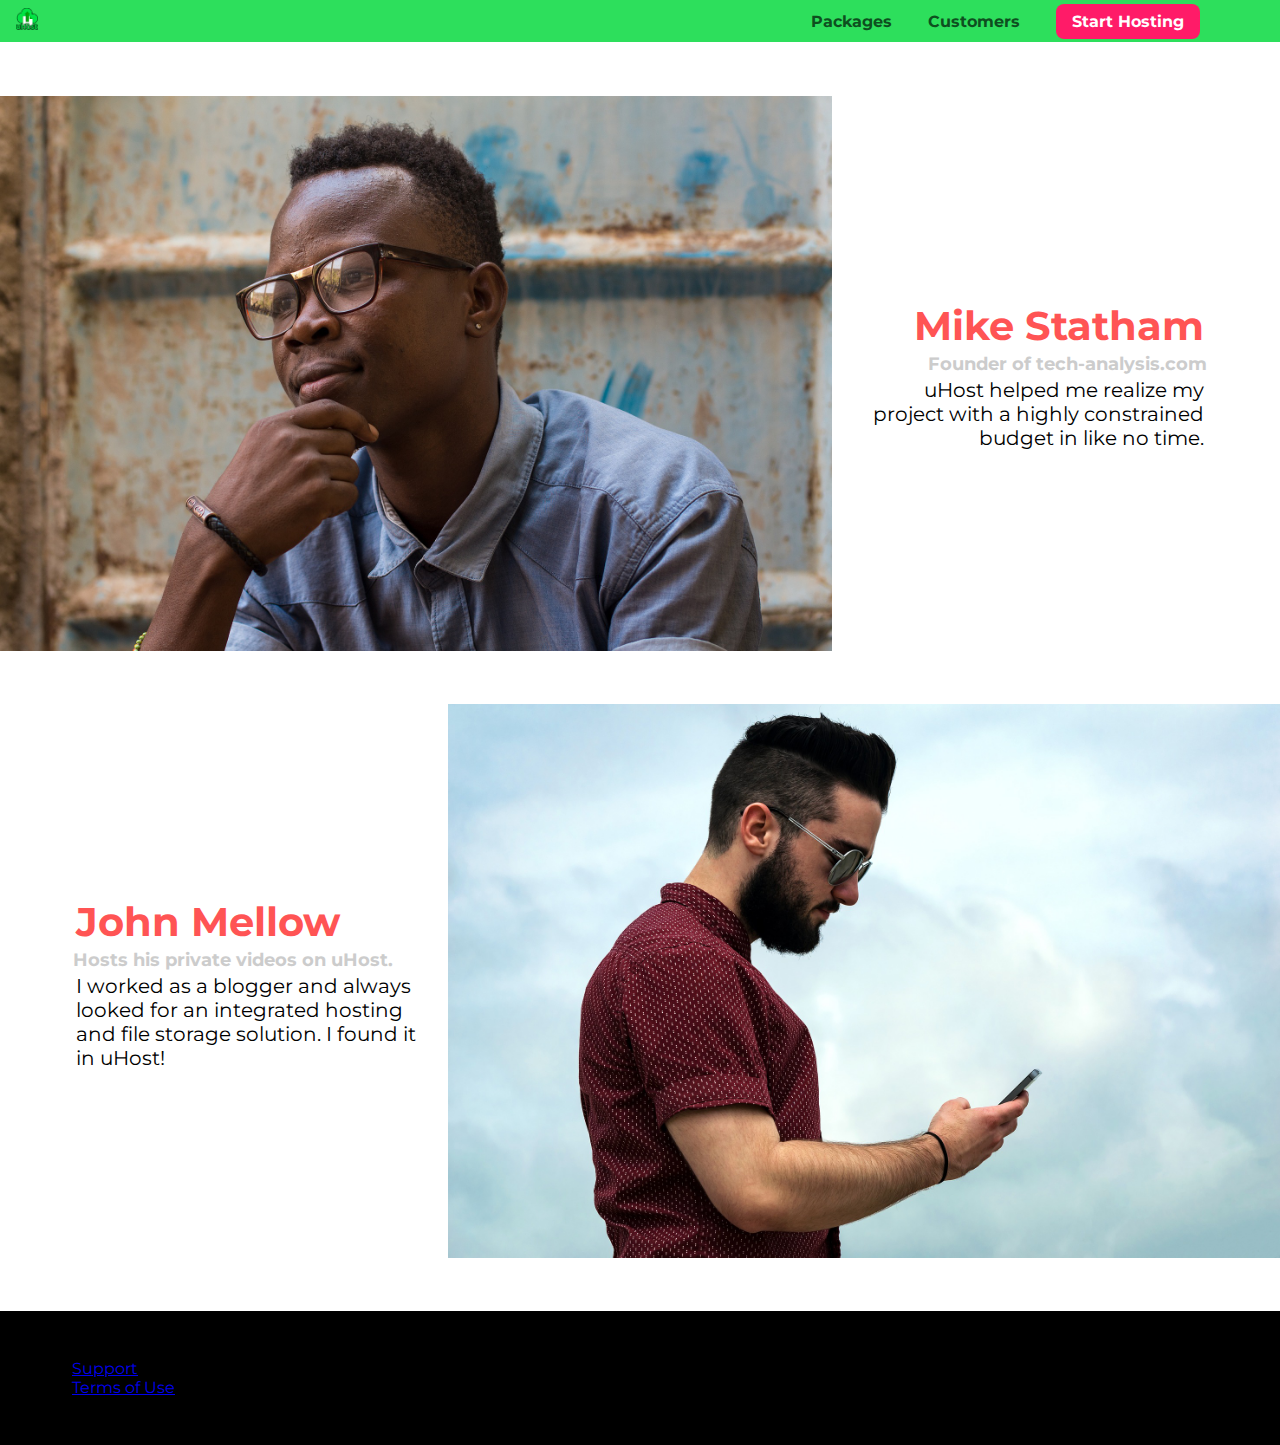
==== customers/index.html @ 9f8e7cd2 "customer page added" ====
<!DOCTYPE html>
<html lang="en">

<head>
    <meta charset="UTF-8">
    <meta name="viewport" content="width=device-width, initial-scale=1.0">
    <meta http-equiv="X-UA-Compatible" content="ie=edge">
    <title>uHost Customers</title>
    <link rel="shortcut icon" href="../favicon.png">
    <link href="https://fonts.googleapis.com/css?family=Anton|Montserrat:400,700" rel="stylesheet">
    <link rel="stylesheet" href="../shared.css">
    <link rel="stylesheet" href="customers.css">
</head>

<body>
    <header class="main-header">
        <div>
            <a href="../index.html" class="main-header__brand">
                <img src="../images/uhost-icon.png" alt="uHost - Your favorite hosting company">
            </a>
        </div>
        <nav class="main-nav">
            <ul class="main-nav__items">
                <li class="main-nav__item">
                    <a href="../packages/index.html">Packages</a>
                </li>
                <li class="main-nav__item">
                    <a href="index.html">Customers</a>
                </li>
                <li class="main-nav__item main-nav__item--cta">
                    <a href="start-hosting/index.html">Start Hosting</a>
                </li>
            </ul>
        </nav>
    </header>
    <main>
        <div>
            <div class="testimonial" id="customer-1">
                <div class="testimonial__image-container">
                    <img src="../images/customer-1.jpg" alt="Mike Statham - Customer" class="testimonial__image">
                </div>
                <div class="testimonial__info">
                    <h1 class="testimonial__name">Mike Statham</h1>
                    <h2 class="testimonial__subtitle">Founder of
                        <a href="tech-analysis.com">tech-analysis.com</a>
                    </h2>
                    <p class="testimonial__text">uHost helped me realize my project with a highly constrained budget in like no time.</p>
                </div>
            </div>
            <div class="testimonial" id="customer-2">

                <div class="testimonial__info">
                    <h1 class="testimonial__name">John Mellow</h1>
                    <h2 class="testimonial__subtitle">Hosts his private videos on uHost.
                    </h2>
                    <p class="testimonial__text">I worked as a blogger and always looked for an integrated hosting and file storage solution. I found
                        it in uHost!
                    </p>
                </div>
                <div class="testimonial__image-container">
                    <img src="../images/customer-2.jpg" alt="John Mellow - Customer" class="testimonial__image">
                </div>
            </div>
        </div>
    </main>
    <footer class="main-footer">
        <nav>
            <ul>
                <li>
                    <a href="#">Support</a>
                </li>
                <li>
                    <a href="#">Terms of Use</a>
                </li>
            </ul>
        </nav>
    </footer>
</body>

</html>
---- shared.css ----
* {
    box-sizing: border-box;
}

body {
    font-family: 'Montserrat', sans-serif;
    margin: 0;
}

.main-header {
    width: 100%;
    position: fixed;
    top: 0;
    left: 0;
    background: #2ddf5c;
    padding: 8px 16px;
    z-index: 1;
}

.main-header > div {
    display: inline-block;
    vertical-align: middle;
}

.main-header__brand {
    color: #0e4f1f;
    text-decoration: none;
    font-weight: bold;
    font-size: 22px;
    height: 22px;
    /* width: 20px; */
    display: inline-block;
}

.main-header__brand img {
    height: 100%;
    /* width: 100%; */
}

.main-nav {
    display: inline-block;
    text-align: right;
    width: calc(100% - 74px);
    vertical-align: middle;
}

.main-nav__items {
    margin: 0;
    padding: 0;
    list-style: none;
}

.main-nav__item {
    display: inline-block;
    margin: 0 16px;
}

.main-nav__item a {
    text-decoration: none;
    color: #0e4f1f;
    font-weight: bold;
    padding: 3px 0;
}

.main-nav__item a:hover,
.main-nav__item a:active {
    color: white;
    border-bottom: 5px solid white;
}

.main-nav__item--cta a {
    color: white;
    background: #ff1b68;
    padding: 8px 16px;
    border-radius: 8px;
}

.main-nav__item--cta a:hover,
.main-nav__item--cta a:active {
    color: #ff1b68;
    background: white;
    border: none;
}

.main-footer {
    background: black;
    padding: 32px;
    margin-top: 48px;
}

.main-footer__links {
    list-style: none;
    margin: 0;
    padding: 0;
    text-align: center;
}

.main-footer__link {
    display: inline-block;
    margin: 0 16px;
}

.main-footer__link a {
    color: white;
    text-decoration: none;
}

.main-footer__link a:hover,
.main-footer__link a:active {
    color: #ccc;
}

.button {
    background: #0e4f1f;
    color: white;
    font: inherit;
    border: 1.5px solid #0e4f1f;
    padding: 8px;
    border-radius: 8px;
    font-weight: bold;
    cursor: pointer;
}

.button:hover,
.button:active {
    background: white;
    color: #0e4f1f;
}

.button:focus {
    outline: none;
}
---- customers/customers.css ----
.testimonial {
    font-size: 20px;
    margin: 48px 0;
  }
  
  .testimonial__list {
    width: 80%;
    margin: auto;
  }
  
  .testimonial:first-of-type {
    margin-top: 96px;
  }

  .testimonial__image-container {
width: 65%;
display: inline-block;
vertical-align: middle;
  }
  
  .testimonial__image {
width: 100%;
  }

  .testimonial__info {
    text-align: right;
    padding: 14px;
    display: inline-block;
    vertical-align: middle;
    width: 30%;
  }
  
  #customer-2.testimonial {
    text-align: right;
  }
  
  #customer-2 .testimonial__info {
    text-align: left;
  }
  
  .testimonial__name {
    margin: 3px;
    color: #ff5454;
  }
  
  .testimonial__subtitle {
    margin: 0;
    font-size: 18px;
    color: #ccc;
  }
  
  .testimonial__subtitle a {
    color: inherit;
    text-decoration: none;
  }
  
  .testimonial__subtitle a:hover,
  .testimonial__subtitle a:active {
    color: #7a7a7a;
  }
  
  .testimonial__text {
    margin: 3px;
  }
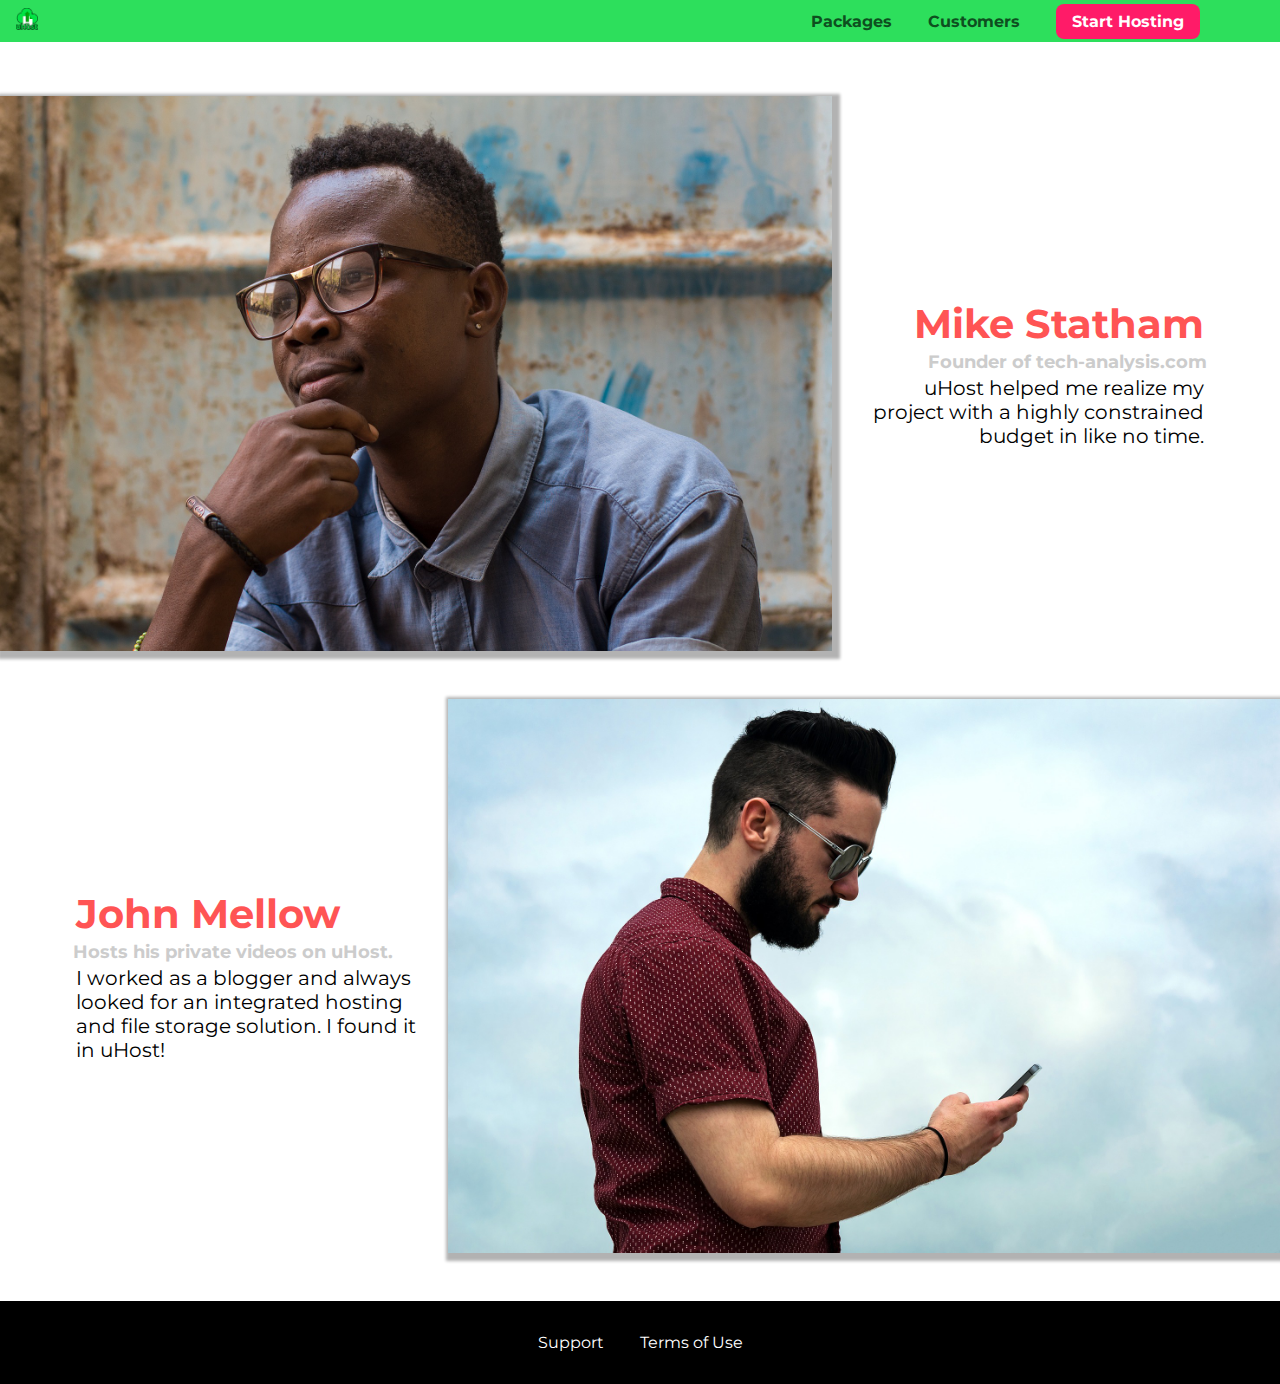
==== commit 58a3ca79: "svg added main page" ====
--- a/customers/index.html
+++ b/customers/index.html
@@ -65,11 +65,11 @@
     </main>
     <footer class="main-footer">
         <nav>
-            <ul>
-                <li>
+            <ul class="main-footer__links">
+                <li class="main-footer__link">
                     <a href="#">Support</a>
                 </li>
-                <li>
+                <li class="main-footer__link">
                     <a href="#">Terms of Use</a>
                 </li>
             </ul>
--- a/customers/customers.css
+++ b/customers/customers.css
@@ -16,10 +16,12 @@
 width: 65%;
 display: inline-block;
 vertical-align: middle;
+box-shadow: 3px 3px 3px 5px rgba(0,0,0,0.3);
   }
   
   .testimonial__image {
 width: 100%;
+vertical-align: top;
   }
 
   .testimonial__info {
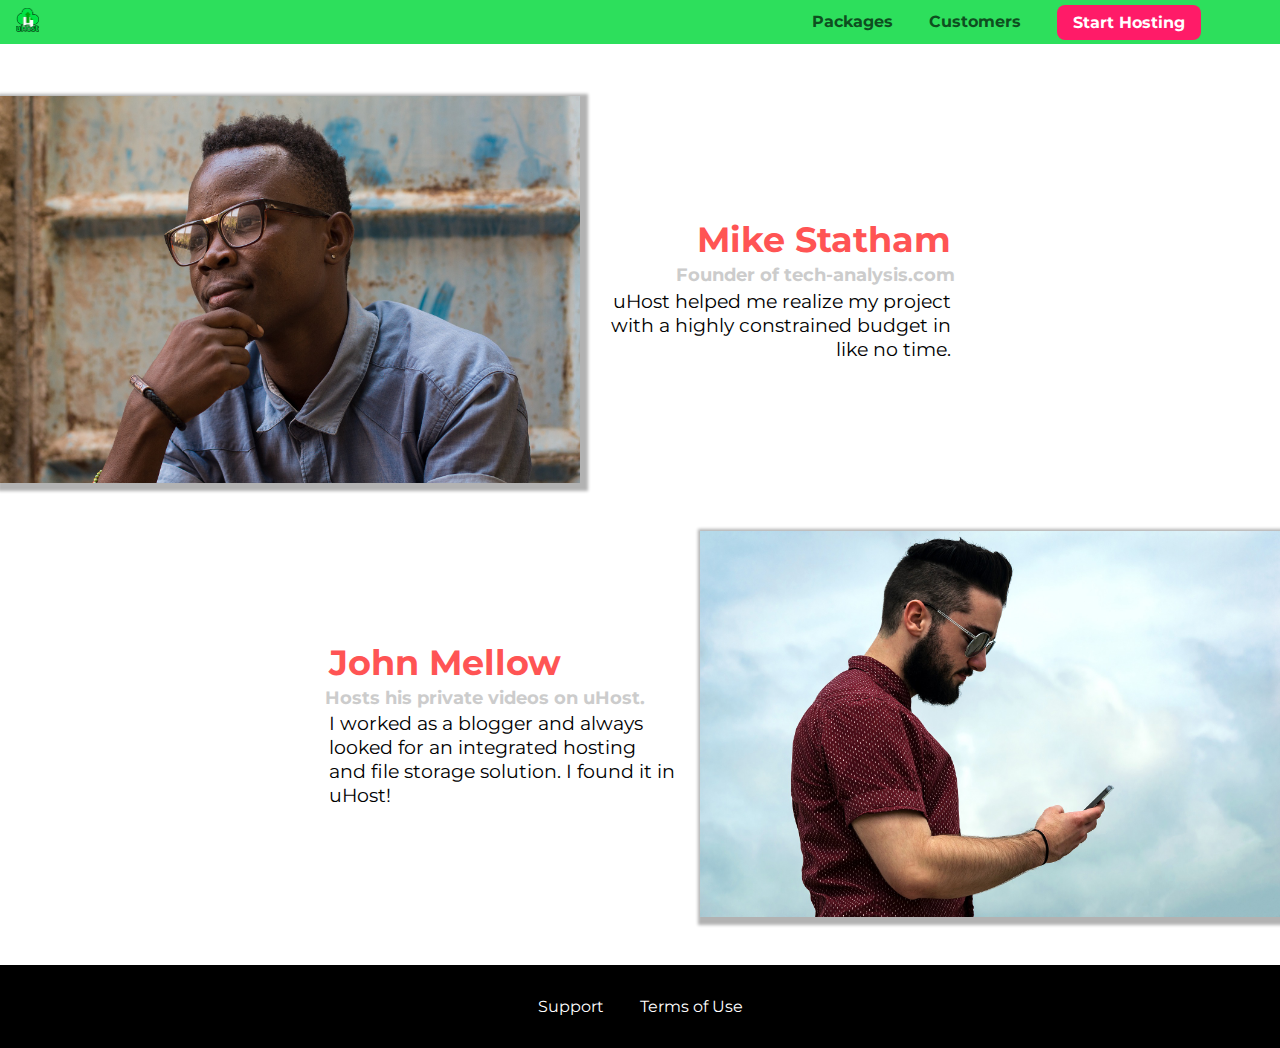
==== commit 3c135ea9: "rem applied" ====
--- a/customers/index.html
+++ b/customers/index.html
@@ -13,6 +13,7 @@
 </head>
 
 <body>
+    <div class="backdrop"></div>
     <header class="main-header">
         <div>
             <a href="../index.html" class="main-header__brand">
--- a/shared.css
+++ b/shared.css
@@ -7,13 +7,24 @@
     margin: 0;
 }
 
+.backdrop {
+    position: fixed;
+    display: none;
+    top: 0;
+    left: 0;
+    z-index: 100;
+    width: 100%;
+    height: 100%;
+    background: rgba(0,0,0,0.5);
+}
+
 .main-header {
     width: 100%;
     position: fixed;
     top: 0;
     left: 0;
     background: #2ddf5c;
-    padding: 8px 16px;
+    padding: 0.5rem 1rem;
     z-index: 1;
 }
 
@@ -26,8 +37,8 @@
     color: #0e4f1f;
     text-decoration: none;
     font-weight: bold;
-    font-size: 22px;
-    height: 22px;
+    font-size: 1.5rem;
+    height: 1.5rem;
     /* width: 20px; */
     display: inline-block;
 }
@@ -52,14 +63,14 @@
 
 .main-nav__item {
     display: inline-block;
-    margin: 0 16px;
+    margin: 0 1rem;
 }
 
 .main-nav__item a {
     text-decoration: none;
     color: #0e4f1f;
     font-weight: bold;
-    padding: 3px 0;
+    padding: 0.2rem 0;
 }
 
 .main-nav__item a:hover,
@@ -71,7 +82,7 @@
 .main-nav__item--cta a {
     color: white;
     background: #ff1b68;
-    padding: 8px 16px;
+    padding: 0.5rem 1rem;
     border-radius: 8px;
 }
 
@@ -84,8 +95,8 @@
 
 .main-footer {
     background: black;
-    padding: 32px;
-    margin-top: 48px;
+    padding: 2rem;
+    margin-top: 3rem;
 }
 
 .main-footer__links {
@@ -97,7 +108,7 @@
 
 .main-footer__link {
     display: inline-block;
-    margin: 0 16px;
+    margin: 0 1rem;
 }
 
 .main-footer__link a {
@@ -115,7 +126,7 @@
     color: white;
     font: inherit;
     border: 1.5px solid #0e4f1f;
-    padding: 8px;
+    padding: 0.5rem;
     border-radius: 8px;
     font-weight: bold;
     cursor: pointer;
@@ -129,4 +140,4 @@
 
 .button:focus {
     outline: none;
-}
+}--- a/customers/customers.css
+++ b/customers/customers.css
@@ -1,6 +1,6 @@
 .testimonial {
-    font-size: 20px;
-    margin: 48px 0;
+    font-size: 1.2rem;
+    margin: 3rem 0;
   }
   
   .testimonial__list {
@@ -9,11 +9,12 @@
   }
   
   .testimonial:first-of-type {
-    margin-top: 96px;
+    margin-top: 6rem;
   }
 
   .testimonial__image-container {
 width: 65%;
+max-width: 580px ;
 display: inline-block;
 vertical-align: middle;
 box-shadow: 3px 3px 3px 5px rgba(0,0,0,0.3);
@@ -26,7 +27,7 @@
 
   .testimonial__info {
     text-align: right;
-    padding: 14px;
+    padding: 0.9rem;
     display: inline-block;
     vertical-align: middle;
     width: 30%;
@@ -41,13 +42,15 @@
   }
   
   .testimonial__name {
-    margin: 3px;
+    margin: 0.2rem;
     color: #ff5454;
+    font-size: 2.2rem;
+
   }
   
   .testimonial__subtitle {
     margin: 0;
-    font-size: 18px;
+    font-size: 1.1rem;
     color: #ccc;
   }
   
@@ -62,6 +65,6 @@
   }
   
   .testimonial__text {
-    margin: 3px;
+    margin: 0.2rem;
   }
   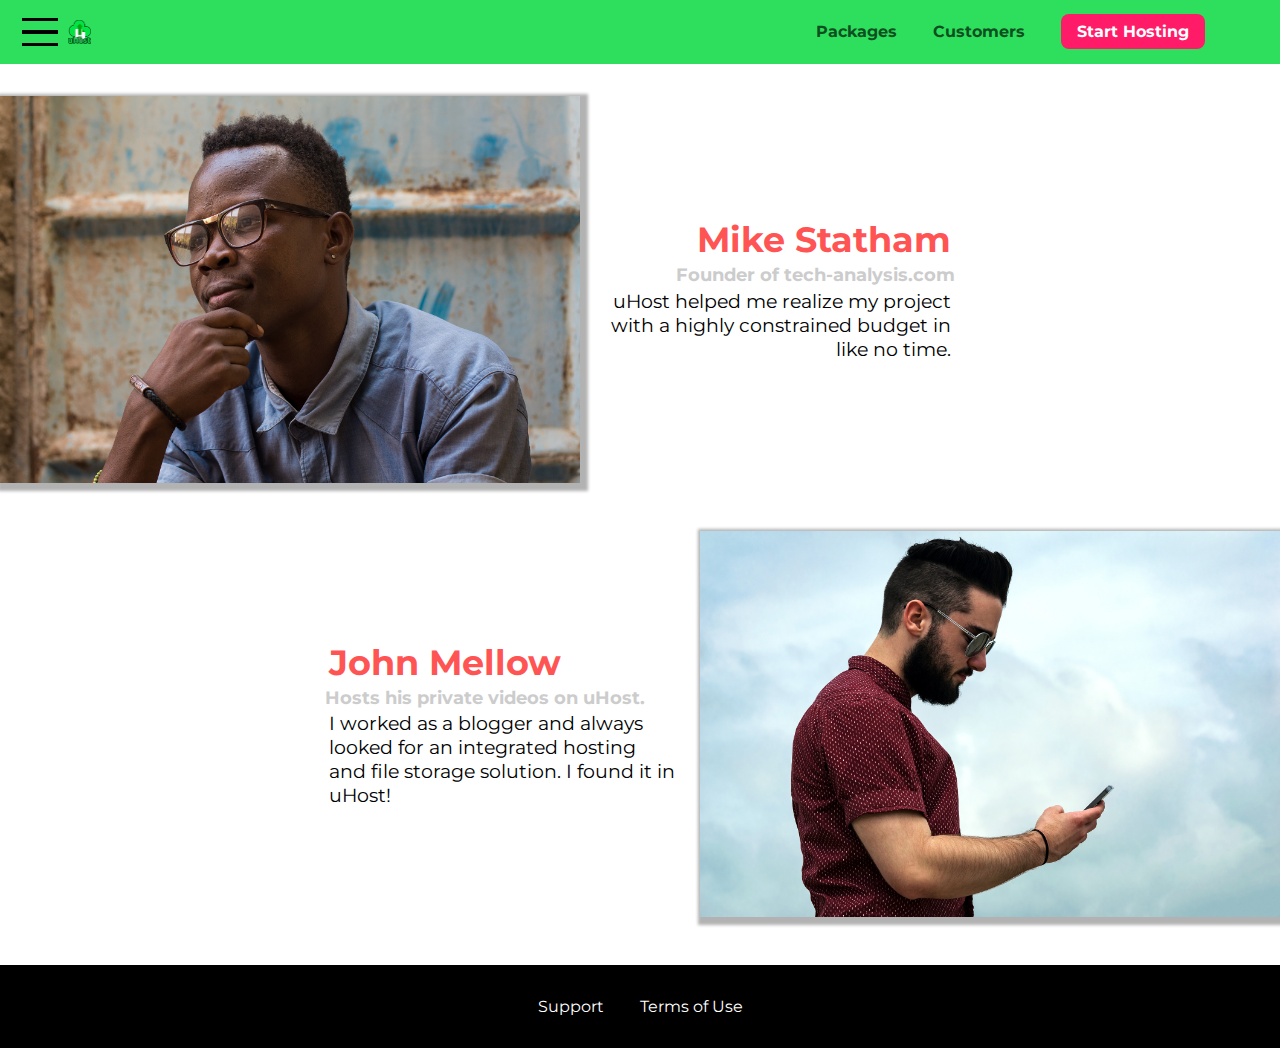
==== commit eff2c9eb: "js code updated" ====
--- a/customers/index.html
+++ b/customers/index.html
@@ -16,6 +16,11 @@
     <div class="backdrop"></div>
     <header class="main-header">
         <div>
+            <button class="toggle-button">
+                <span class="toggle-button__bar"></span>
+                <span class="toggle-button__bar"></span>
+                <span class="toggle-button__bar"></span>
+            </button>
             <a href="../index.html" class="main-header__brand">
                 <img src="../images/uhost-icon.png" alt="uHost - Your favorite hosting company">
             </a>
@@ -34,6 +39,19 @@
             </ul>
         </nav>
     </header>
+    <nav class="mobile-nav">
+        <ul class="mobile-nav__items">
+            <li class="mobile-nav__item">
+                <a href=".../packages/index.html">Packages</a>
+            </li>
+            <li class="mobile-nav__item">
+                <a href="index.html">Customers</a>
+            </li>
+            <li class="mobile-nav__item mobile-nav__item--cta">
+                <a href="../start-hosting/index.html">Start Hosting</a>
+            </li>
+        </ul>
+    </nav>
     <main>
         <div>
             <div class="testimonial" id="customer-1">
@@ -76,6 +94,7 @@
             </ul>
         </nav>
     </footer>
+    <script src="../shared.js"></script>
 </body>
 
 </html>--- a/shared.css
+++ b/shared.css
@@ -5,16 +5,17 @@
 body {
     font-family: 'Montserrat', sans-serif;
     margin: 0;
+    overflow-x: hidden;
 }
 
 .backdrop {
     position: fixed;
-    display: none;
+   display: none;
     top: 0;
     left: 0;
     z-index: 100;
-    width: 100%;
-    height: 100%;
+    width: 100vw;
+    height: 100vh;
     background: rgba(0,0,0,0.5);
 }
 
@@ -27,11 +28,32 @@
     padding: 0.5rem 1rem;
     z-index: 1;
 }
-
 .main-header > div {
     display: inline-block;
     vertical-align: middle;
 }
+
+.toggle-button {
+    width: 3rem;
+    background: transparent;
+    border: none;
+    cursor: pointer;
+    padding-top: 0;
+    padding-bottom: 0;
+    vertical-align: middle;
+  }
+  
+  .toggle-button:focus {
+    outline: none;
+  }
+  
+  .toggle-button__bar {
+    width: 100%;
+    height: 0.2rem;
+    background: black;
+    display: block;
+    margin: 0.6rem 0;
+  }
 
 .main-header__brand {
     color: #0e4f1f;
@@ -41,6 +63,7 @@
     height: 1.5rem;
     /* width: 20px; */
     display: inline-block;
+    vertical-align: middle;
 }
 
 .main-header__brand img {
@@ -51,7 +74,7 @@
 .main-nav {
     display: inline-block;
     text-align: right;
-    width: calc(100% - 74px);
+    width: calc(100% - 122px);
     vertical-align: middle;
 }
 
@@ -66,7 +89,8 @@
     margin: 0 1rem;
 }
 
-.main-nav__item a {
+.main-nav__item a,
+ .mobile-nav__item a {
     text-decoration: none;
     color: #0e4f1f;
     font-weight: bold;
@@ -79,7 +103,8 @@
     border-bottom: 5px solid white;
 }
 
-.main-nav__item--cta a {
+.main-nav__item--cta a,
+ .mobile-nav__item--cta a {
     color: white;
     background: #ff1b68;
     padding: 0.5rem 1rem;
@@ -87,7 +112,9 @@
 }
 
 .main-nav__item--cta a:hover,
-.main-nav__item--cta a:active {
+.main-nav__item--cta a:active,
+.mobile-nav__item--cta a:hover,
+.mobile-nav__item--cta a:active {
     color: #ff1b68;
     background: white;
     border: none;
@@ -140,4 +167,34 @@
 
 .button:focus {
     outline: none;
+}
+.mobile-nav {
+   display: none;
+    position: fixed;
+    z-index: 101;
+    top: 0;
+    left: 0;
+    background: white;
+    width: 80%;
+    height: 100vh;
+  }
+  
+  .mobile-nav__items {
+    width: 90%;
+    height: 100%;
+    list-style: none;
+    margin: 10% auto;
+    padding: 0;
+    text-align: center;
+  }
+  
+  .mobile-nav__item {
+    margin: 1rem 0;
+  }
+  
+  .mobile-nav__item a {
+    font-size: 1.5rem;
+  }
+.open {
+    display: block !important;
 }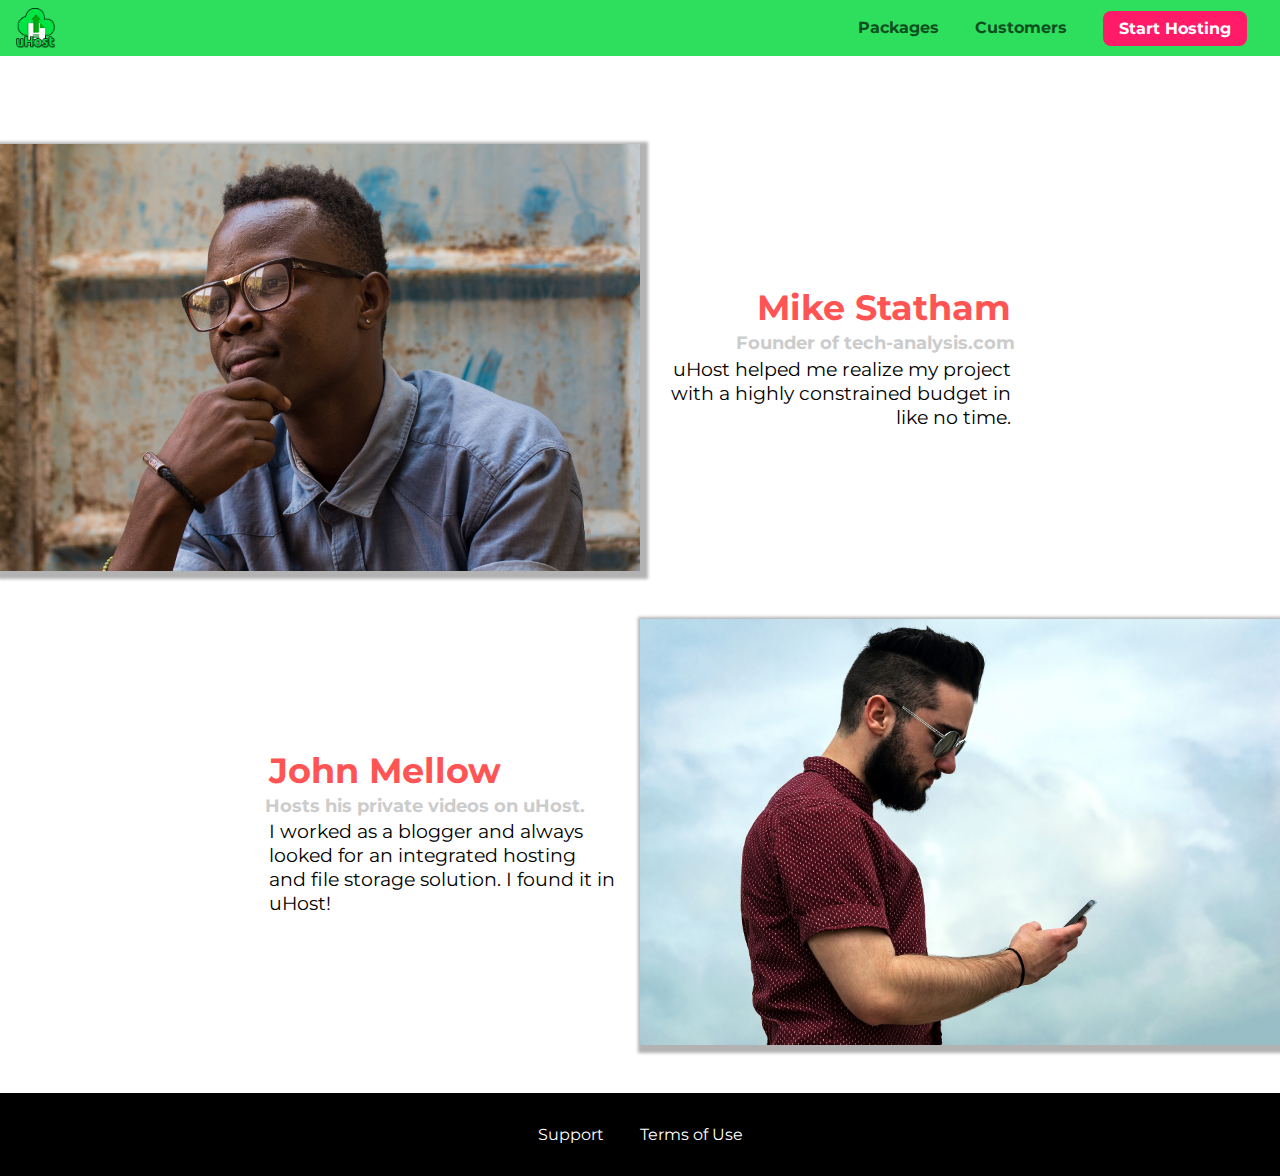
==== commit cd2a6713: "import our custom fonts" ====
--- a/customers/index.html
+++ b/customers/index.html
@@ -7,7 +7,6 @@
     <meta http-equiv="X-UA-Compatible" content="ie=edge">
     <title>uHost Customers</title>
     <link rel="shortcut icon" href="../favicon.png">
-    <link href="https://fonts.googleapis.com/css?family=Anton|Montserrat:400,700" rel="stylesheet">
     <link rel="stylesheet" href="../shared.css">
     <link rel="stylesheet" href="customers.css">
 </head>
@@ -34,7 +33,7 @@
                     <a href="index.html">Customers</a>
                 </li>
                 <li class="main-nav__item main-nav__item--cta">
-                    <a href="start-hosting/index.html">Start Hosting</a>
+                    <a href="../start-hosting/index.html">Start Hosting</a>
                 </li>
             </ul>
         </nav>
--- a/shared.css
+++ b/shared.css
@@ -1,13 +1,21 @@
+@import url('https://fonts.googleapis.com/css2?family=Roboto:ital,wght@0,400;0,900;1,100&display=swap');
+@import url('https://fonts.googleapis.com/css2?family=Anton&display=swap');
+@import url('https://fonts.googleapis.com/css2?family=Montserrat:wght@400;700&display=swap');
+
 * {
     box-sizing: border-box;
 }
 
 body {
-    font-family: 'Montserrat', sans-serif;
+   font-family: "Montserrat", sans-serif;
     margin: 0;
-    overflow-x: hidden;
-}
-
+    /*overflow-x: hidden;*/
+}
+
+main {
+    min-height: calc(100vh - 3.5rem - 8rem);
+    margin-top: 3.5rem;
+}
 .backdrop {
     position: fixed;
    display: none;
@@ -59,8 +67,7 @@
     color: #0e4f1f;
     text-decoration: none;
     font-weight: bold;
-    font-size: 1.5rem;
-    height: 1.5rem;
+    height: 2.5rem;
     /* width: 20px; */
     display: inline-block;
     vertical-align: middle;
@@ -72,10 +79,7 @@
 }
 
 .main-nav {
-    display: inline-block;
-    text-align: right;
-    width: calc(100% - 122px);
-    vertical-align: middle;
+    display: none;
 }
 
 .main-nav__items {
@@ -120,6 +124,17 @@
     border: none;
 }
 
+@media (min-width: 40rem) {
+    .toggle-button {
+        display: none;
+    }
+    .main-nav {
+        display: inline-block;
+        text-align: right;
+        width: calc(100% - 44px);
+        vertical-align: middle;
+    }
+}
 .main-footer {
     background: black;
     padding: 2rem;
@@ -134,8 +149,8 @@
 }
 
 .main-footer__link {
-    display: inline-block;
-    margin: 0 1rem;
+    display: block;
+    margin: 0 1rem 0;
 }
 
 .main-footer__link a {
@@ -195,6 +210,22 @@
   .mobile-nav__item a {
     font-size: 1.5rem;
   }
+
+  .button[disabled] {
+      cursor: not-allowed;
+      border: #a1a1a1;
+      background: #ccc;
+      color: #a1a1a1;
+
+  }
+
+
 .open {
     display: block !important;
-}+}
+@media (min-width: 40rem) {
+    .main-footer__link {
+        display: inline-block;
+        margin: 0 1rem;
+    }
+}
--- a/customers/customers.css
+++ b/customers/customers.css
@@ -1,22 +1,23 @@
+main {
+  padding-top: 2.5rem;
+}
+
+
+
 .testimonial {
     font-size: 1.2rem;
-    margin: 3rem 0;
   }
   
-  .testimonial__list {
+  /*.testimonial__list {
     width: 80%;
     margin: auto;
   }
-  
-  .testimonial:first-of-type {
-    margin-top: 6rem;
-  }
+  */
+ 
 
   .testimonial__image-container {
-width: 65%;
-max-width: 580px ;
-display: inline-block;
-vertical-align: middle;
+width: 100%;
+max-width: 40rem;
 box-shadow: 3px 3px 3px 5px rgba(0,0,0,0.3);
   }
   
@@ -28,9 +29,6 @@
   .testimonial__info {
     text-align: right;
     padding: 0.9rem;
-    display: inline-block;
-    vertical-align: middle;
-    width: 30%;
   }
   
   #customer-2.testimonial {
@@ -67,4 +65,22 @@
   .testimonial__text {
     margin: 0.2rem;
   }
-  +  
+
+  @media (min-width: 40rem) {
+    .testimonial {
+      margin: 3rem auto;
+      max-width: 1500px;
+    }
+
+    .testimonial__image-container {
+      display: inline-block;
+      vertical-align: middle;
+      width: 66%;
+        }
+        .testimonial__info {
+         display: inline-block;
+          vertical-align: middle;
+          width: 30%;
+        }
+  }